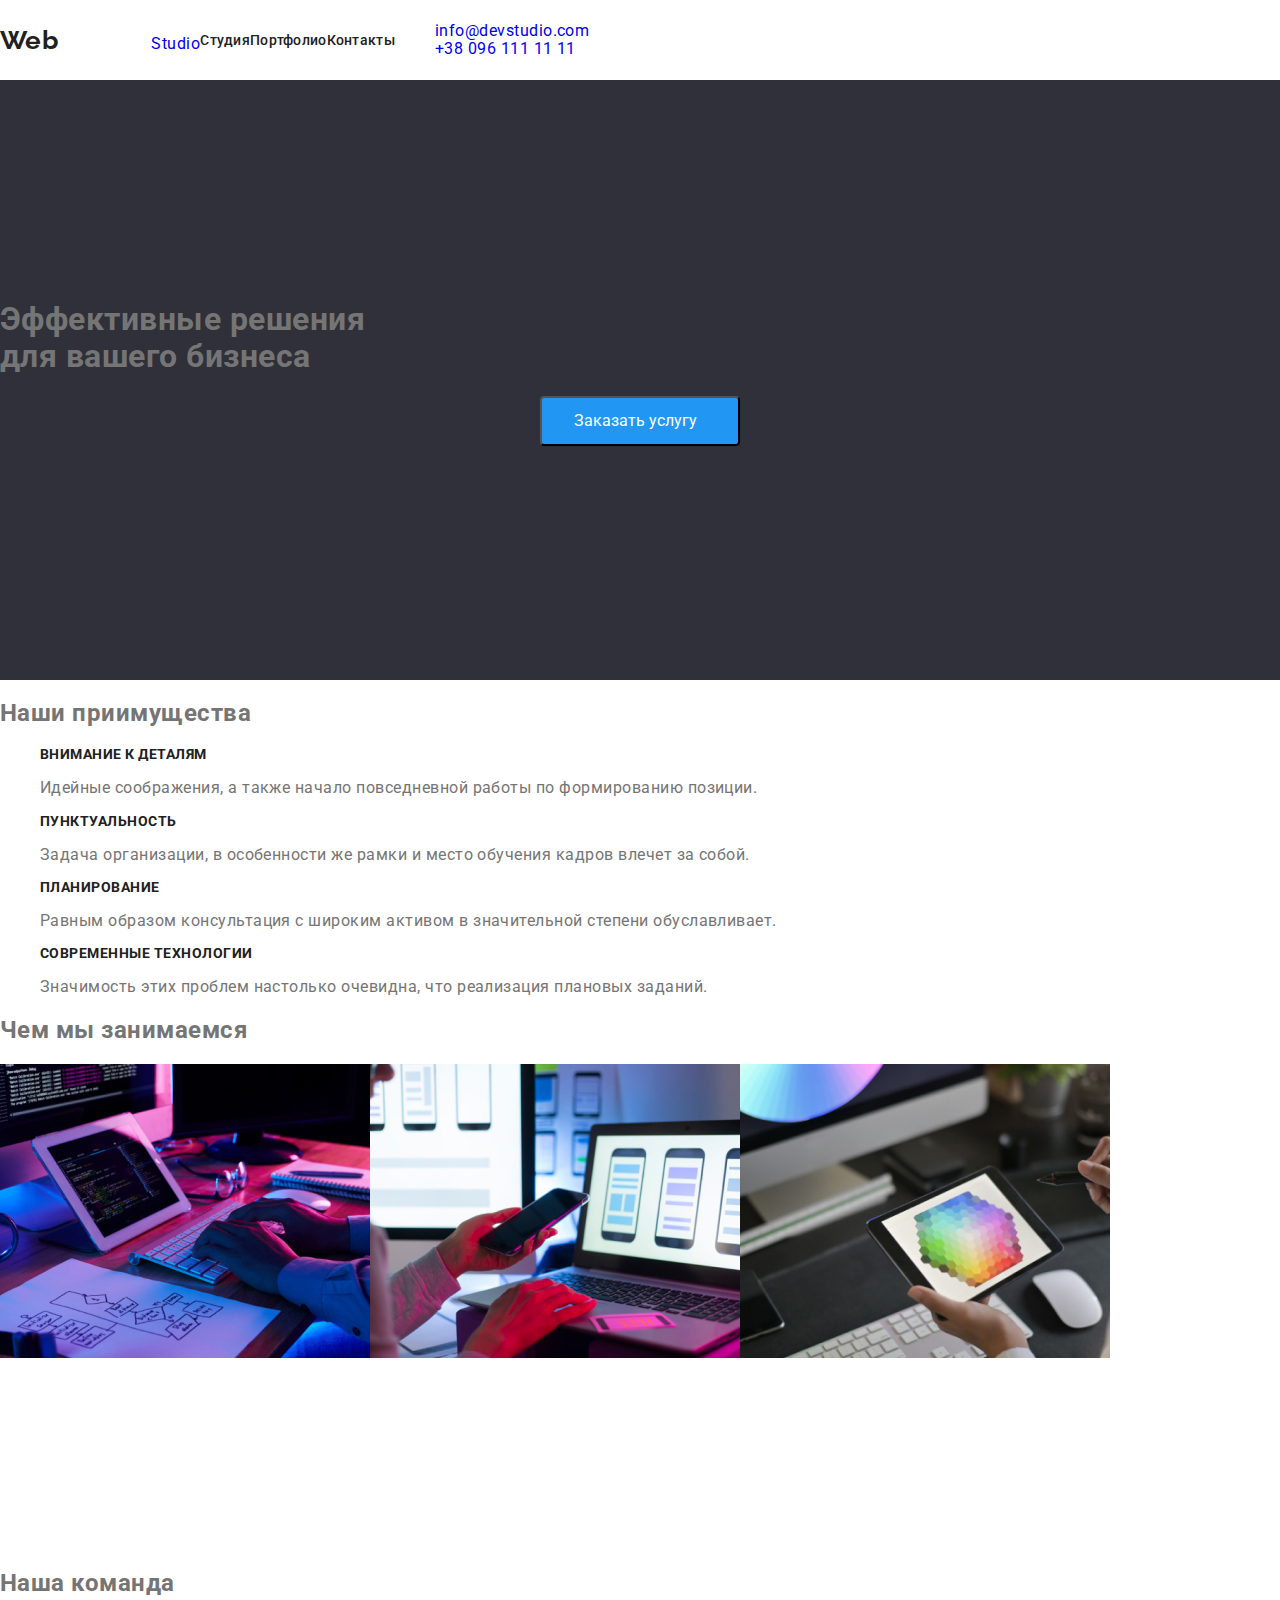
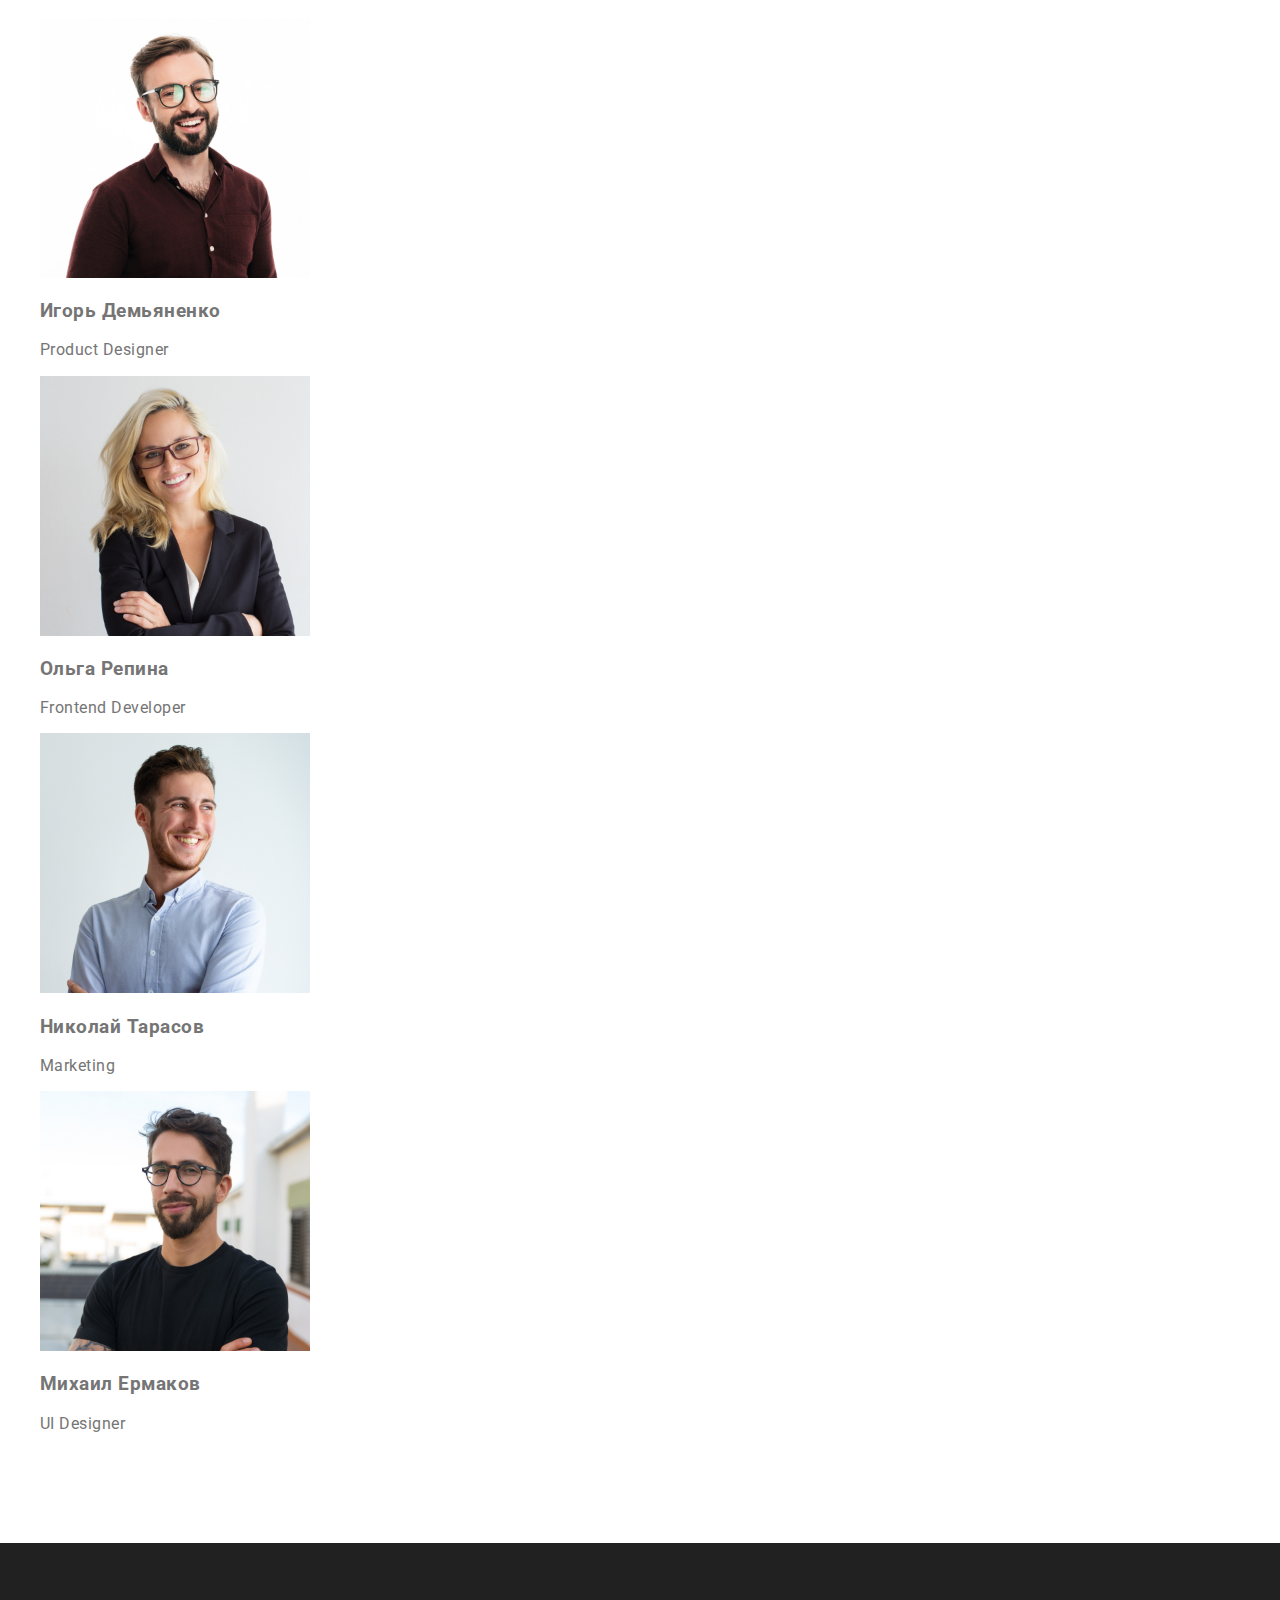
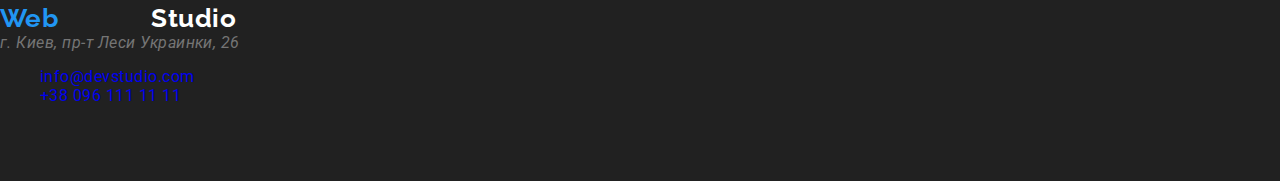
==== index232.html @ 09b1e3b8 "Create index232.html" ====
<!DOCTYPE html>
<html lang="ru">
<head>
    <meta charset="UTF-8">
    <meta name="viewport" content="width=device-width, initial-scale=1.0">
    <title>Document</title>
    <link href="https://fonts.googleapis.com/css2?family=Raleway:wght@700&family=Roboto:wght@400;500;700;900&display=swap" rel="stylesheet">
    <link rel="stylesheet" href="https://cdnjs.cloudflare.com/ajax/libs/modern-normalize/1.0.0/modern-normalize.min.css">   
    <link rel="stylesheet" href="./css/styles.css" />
</head>
<body>
    <header class="header">
        <div class="container main-nav">
            <a href="./index.html" class="header-logo" > <span class="logo">Web</span>Studio </a>
            <nav>
                <ul class=" site-nav list" >
                    <li >
                        <a href="./index.html" class="link-current" >Студия </a>
                    </li>
                    <li  >
                        <a href="./portfolio.html" class="link" >Портфолио</a>
                    </li>
                    <li><a href="" class="link" >Контакты</a>
                    </li>
                </ul>
            </nav>
            <ul class="list contacts-nav" >
                <li><a href="mailto:info@devstudio.com" class=" header-contacts" >info@devstudio.com</a></li>
                <li><a href="tel:+380961111111" class="header-contacts" >+38 096 111 11 11</a></li>
            </ul>
         
        </div>
    </header>
    <section  class="hero">
        <div class="container">
            <h1  >
                Эффективные решения<br> для вашего бизнеса
            </h1>
            <button class="button">Заказать услугу</button>
        </div>
    </section>
    <section class="advantages" >
        <div class="container">
            <h2 class="advantages-title" >Наши приимущества</h2>
            <ul class="list  advantages-main " >
                <li>
                    <h3 class="title">Внимание к деталям</h3>
                    <p  class="main-text-ptimary" >Идейные соображения, а также начало повседневной работы по формированию позиции.</p>
                </li>
                <li>
                    <h3 class="title" >Пунктуальность</h3>
                    <p class="main-text-ptimary" >Задача организации, в особенности же рамки и место обучения кадров влечет за собой.</p>
                </li>
                <li>
                    <h3 class="title" >Планирование</h3>
                    <p  class="main-text-ptimary" >Равным образом консультация с широким активом в значительной степени обуславливает.</p>
                
                </li>
                <li>
                    <h3 class="title" >Современные технологии</h3>
                    <p class="main-text-ptimary" >Значимость этих проблем настолько очевидна, что реализация плановых заданий.</p>
                </li>
            </ul>
        </div>
    </section>
    <section class="activity " >
        <div class="container">
            <h2 class="activity-title" >Чем мы занимаемся</h2>
            <ul class="list activity-main  " >
                <li>
                    <img src="./img/box-1.jpg" alt="человек за работой" width="370">
                </li>
                <li>
                    <img src="./img/box-2.jpg" alt="человек за работой" width="370">
                </li>
                <li>
                    <img src="./img/box-3.jpg" alt="человек за работой" width="370">
                </li>
            </ul>
        </div>
    </section>
    <section class="team" >
        <div class="container">
            <h2 class="team-title" >Наша команда</h2>
            <ul class="list  team-main " >
                <li>
                    <img src="./img/img1.jpg" alt="Игорь Демьяненко" width="270">
                    <h3 class="title-worker " >Игорь Демьяненко</h3>
                    <p  lang="en" class="main-text-secondary" >Product Designer</p>
                </li>
                <li>
                    <img src="./img/img2.jpg" alt="Ольга Репина" width="270">
                    <h3 class="title-worker" >Ольга Репина</h3>
                    <p lang="en" class="main-text-secondary" >Frontend Developer</p>
                </li>
                <li>
                    <img src="./img/img3.jpg" alt="Николай Тарасов" width="270"  >
                    <h3 class="title-worker" >Николай Тарасов</h3>
                    <p lang="en"  class="main-text-secondary">Marketing</p>
                </li>
                <li>
                    <img src="./img/img4.jpg" alt="Михаил Ермаков" width="270">
                    <h3 class="title-worker" >Михаил Ермаков</h3>
                    <p lang="en"  class="main-text-secondary" >UI Designer</p>
                </li>
            </ul>
        </div>
    </section>
    <footer class="footer">
        <div class="container">
            <a href="./index.html" class="footer-logo" > <span class="logo">Web</span>Studio </a>
            <address class="address" >г. Киев, пр-т Леси Украинки, 26</address>
            <ul class="list" >
                <li><a href="mailto:info@devstudio.com" class="footer-contacts" >info@devstudio.com</a></li>
                <li><a href="tel:+380961111111" class="footer-contacts" >+38 096 111 11 11</a></li>
            </ul>
        </div>
    </footer>
</body>
</html>
---- css/styles.css ----
/*   */
/* главный цвет текста #757575 */
/* цвет заголовков #212121  */
/*  акцент #2196F3 */
:root{
  --primery-text-color: #757575;
  --titlo-text-color: #212121;
  --accent-color: #2196F3;
  --background-color-dark:#2F303A;
  --background-color-light:#F5F4FA;
  --background-body-color: #ffffff;
  
}
body{color: var(--primery-text-color); 
  background-color: var(--background-body-color);
  font-family: Roboto, Sans-serif;
  letter-spacing: 0.03em;
margin: 0;
box-sizing: border-box;
box-sizing: inherit;}
  
ul{list-style: none;}
a{text-decoration: none;
cursor: pointer;}
li{list-style: none;}



.logo{
  margin-right: 93px;
  color: var(--titlo-text-color);
  font-family: Raleway, Serif;
  font-weight: bold;
  font-size: 26px;
  line-height: 1.19;}  
  .logo:hover, .logo:focus{color: var(--accent-color);}
  .logo span{color: var(--accent-color);}


  .site-nav a{color: var(--titlo-text-color);
    font-weight: 500;
    font-size: 14px;
    line-height: 1.14;
    letter-spacing: 0.02em;
  }
  .site-nav{
    display: flex;
    margin: 0;
  padding: 0;
  }
  .site-nav .item{
  display: block;
margin-right: 50px;
}

  .site-nav .item:last-child{margin-right: 0;}
  .site-nav a:hover, .site-nav a:focus{color :var(--accent-color)}
  .site-nav .link.current{color: var(--accent-color)}
  .site-nav-item{
    padding-top: 32px;
    padding-bottom: 32px;
  }


.contacts a:hover, .contacts a:focus{color: var(--accent-color);}
.contacts-list-header{
font-weight: 500;
font-size: 14px;
line-height: 1.17;
letter-spacing: 0.02em;
color: var(--primery-text-color);
}

.contacts .item+ .item{margin-left: 50px;}
.contacts-footer:focus, .contacts-footer:hover{color: var(--accent-color);}
.contacts{
  padding: 0;
  margin: 0;
  display: flex;
  margin-left: auto;}
.main-nav{display: flex;
align-items: center;
height: 80px;}



.hero{
  background-color: var(--background-color-dark);
  height: 600px;
  padding-top: 200px;
  padding-bottom: 200px;
  display: block;

}
  
.hero-title{
font-style: normal;
font-weight: 900;
font-size: 44px;
line-height: 1.36em;

text-align: center;
letter-spacing: 0.06em;
text-transform: uppercase;

color: var(--background-body-color);
margin-right: auto;
margin-left: auto;
margin-top: 0%;
margin-bottom: 0%;
padding: 0%;
display: block;
}

.hero-title-logo{
  width: 696px;
  height: 120px;
  margin-left: auto;
  margin-right: auto;
  margin-bottom: 30px;

}

.benefit{padding-top: 94px;
padding-bottom: 94px;}
.title-benefit{
  color: transparent;
font-weight: bold;
font-size: 36px;
line-height: 1.17em;
text-align: center;
margin-top: 0;
margin-bottom: 0;
position: absolute;
display: block;
height: 0;
width: 0;
overflow: hidden;
}
.benefit-main{margin: 0;
  padding: 0;
  display: flex;}
.benefit-item{margin: 0;
padding: 0;}
.benefit-item+ .benefit-item{margin-left: 30px;}
.benefit-list{
font-size: 14px;
line-height:1,71;
color: var(--primery-text-color);
margin-top: 0;
margin-bottom: 0;
}


.activity{padding-bottom: 94px;}

.activity-photo:not(:last-child){
  margin-right: 30px;
}
.title-activity{
  color: var(--titlo-text-color);
  font-weight: bold;
  font-size: 36px;
  line-height: 1.17em;
  text-align: center;
  margin-top: 0;
  margin-bottom: 50px;}
.activity-main{
margin: 0;
padding: 0;
display: flex;}


.team{padding-bottom: 94px;
padding-top: 94px;}
.title-team{
  color: var(--titlo-text-color);
  font-weight: bold;
  font-size: 36px;
  line-height: 1.17em;
  text-align: center;
  margin-top: 0;
  margin-bottom: 50px;}

.team-div{
  padding-top: 30px;
  padding-bottom: 30px;
  display: flexbox;
  justify-content: center;
  align-items: center;
  text-align: center;
}

.team-list{margin: 0;
  padding: 0;
display: flex;}
.team-person+ .team-person{margin-left: 30px;}
.team-person{
  background: var(--background-body-color);
  box-shadow: 0px 1px 3px rgba(0, 0, 0, 0.12), 0px 1px 1px rgba(0, 0, 0, 0.14), 0px 2px 1px rgba(0, 0, 0, 0.2);
border-radius: 0px 0px 4px 4px;
}
  .title-team-secondary{
  font-weight: 500;
  font-size: 16px;
  line-height: 1.19em;
  text-align: center;
  color: var(--titlo-text-color);
  margin-top: 0%;
  margin-bottom: 10px;}
  .mein-text-secondary{
    font-size: 16px;
    line-height: 1.19em;
    text-align: center;
    color: var(--primery-text-color);
    margin-top: 0;
    margin-bottom: 0;
    }



footer{background-color: var(--titlo-text-color);
padding-top: 60px;
padding-bottom: 60px;}
.footer-logo{color: var(--background-body-color);
  font-family: Raleway, Serif;
  font-weight: bold;
  font-size: 26px;
  line-height: 1,19;
  margin: 0%;

}
.footer-logo:hover, .footer-logo:focus{color: var(--accent-color);}
.footer-logo span{color: var(--accent-color);
}


.adress{ 
font-size: 14px;
line-height: 1.71;
color: var(--background-body-color);
font-family: Roboto;
font-style: normal;
margin-top: 0%;
margin-bottom: 9px;
margin-top: 20px;

}





.contacts-footer{
  font-size: 14px;
line-height: 1.71;
color: rgba(255, 255, 255, 0.6);
display: block;
}

.adress:hover, .adress:focus{color: var(--accent-color);}
.button{
  display: flex;
  width: 200px;
  height: 50px;
  align-items: center;
  text-align: center;
  color: var(--background-body-color); background-color: var(--accent-color);
padding: 10px 32px;
margin-right: auto;
margin-left: auto;
border-radius: 4px;} 
.button-portfolio{background-color: #F5F4FA; color: var(--titlo-text-color);}
.button-portfolio:hover, .button-portfolio:focus{color: var(--background-body-color); background-color: var(--accent-color);}
.auth-nav a{color: var(--primery-text-color);
  font-weight: 500;
  font-size: 14px;
  line-height: 1.14;
  letter-spacing: 0.02em}
.section-title{
  font-weight: 500;
  font-size: 16px;
  line-height: 1.17;
   text-align: center;
   color: var(--titlo-text-color);}

.title{  
font-weight: bold;
font-size: 14px;
line-height: 1.14em;
text-transform: uppercase;
color: var(--titlo-text-color);
margin-top: 0;
margin-bottom: 10px;}

.portfolio{
  padding-top: 94px;
  padding-bottom: 94px;
}

.example-secondary__div{
  padding-top: 20px;
  padding-bottom: 20px;
  padding-left: 24px;
  padding-right: 24px;
}

.example{
margin-bottom: 0;
display: flex;
justify-content: center;
align-items: center;
margin-bottom: 50px;
padding: 0%;
margin-top: 0%
}
.example>li:not(:last-child){
  margin-right: 30px;
}

.example-main+ .example-main{margin-left: 30px;}

.example-secondary{display: flex;
flex-wrap: wrap;
padding: 0%;
}
.list-clients{
font-weight: bold;
font-size: 18px;
line-height: 2;
color: var(--titlo-text-color);
margin-top: 0%;
margin-bottom: 4px;

}

.list-clients-text{
font-size: 16px;
line-height: 1.87em;
font-style: 400;
margin: 0%;

color:var(--primery-text-color)}


.footer-list{margin: 0;
padding: 0;}

.footer-list>li:not(:last-child){
  margin-bottom: 9px;
}

.conteiner{
  margin-left: auto;
  margin-right: auto;
  width:1200px;
  padding-left: 15px;
  padding-right: 15px;

}

.example-chaild:nth-child(3n){
  margin-right: 0%;
}

.example-chaild{
  margin-right: 29px;
  margin-bottom: 30px;

}
.example-chaild:nth-last-child(-n+3){
  margin-bottom: 0%;
}


.button-primary{
color: var(--titlo-text-color);
font-weight: 500;
font-size: 16px;
line-height: 1.62em;
background-color: var(--background-color-light);
text-align: center;
padding-top: 6px;
padding-bottom: 6px;
padding-left: 22px;
padding-right: 22px;
border-radius: 4px;
border: none;
}

.button-primary:hover,
.button-primary:focus{
  background:var(--accent-color);
box-shadow: 0px 3px 1px rgba(0, 0, 0, 0.1), 0px 1px 2px rgba(0, 0, 0, 0.08), 0px 2px 2px rgba(0, 0, 0, 0.12);
border-radius: 4px;
color: var(--background-body-color);
}

.site-nav-footer{
  padding: 0%;
  margin: 0%;
}

.footer__primary{

}
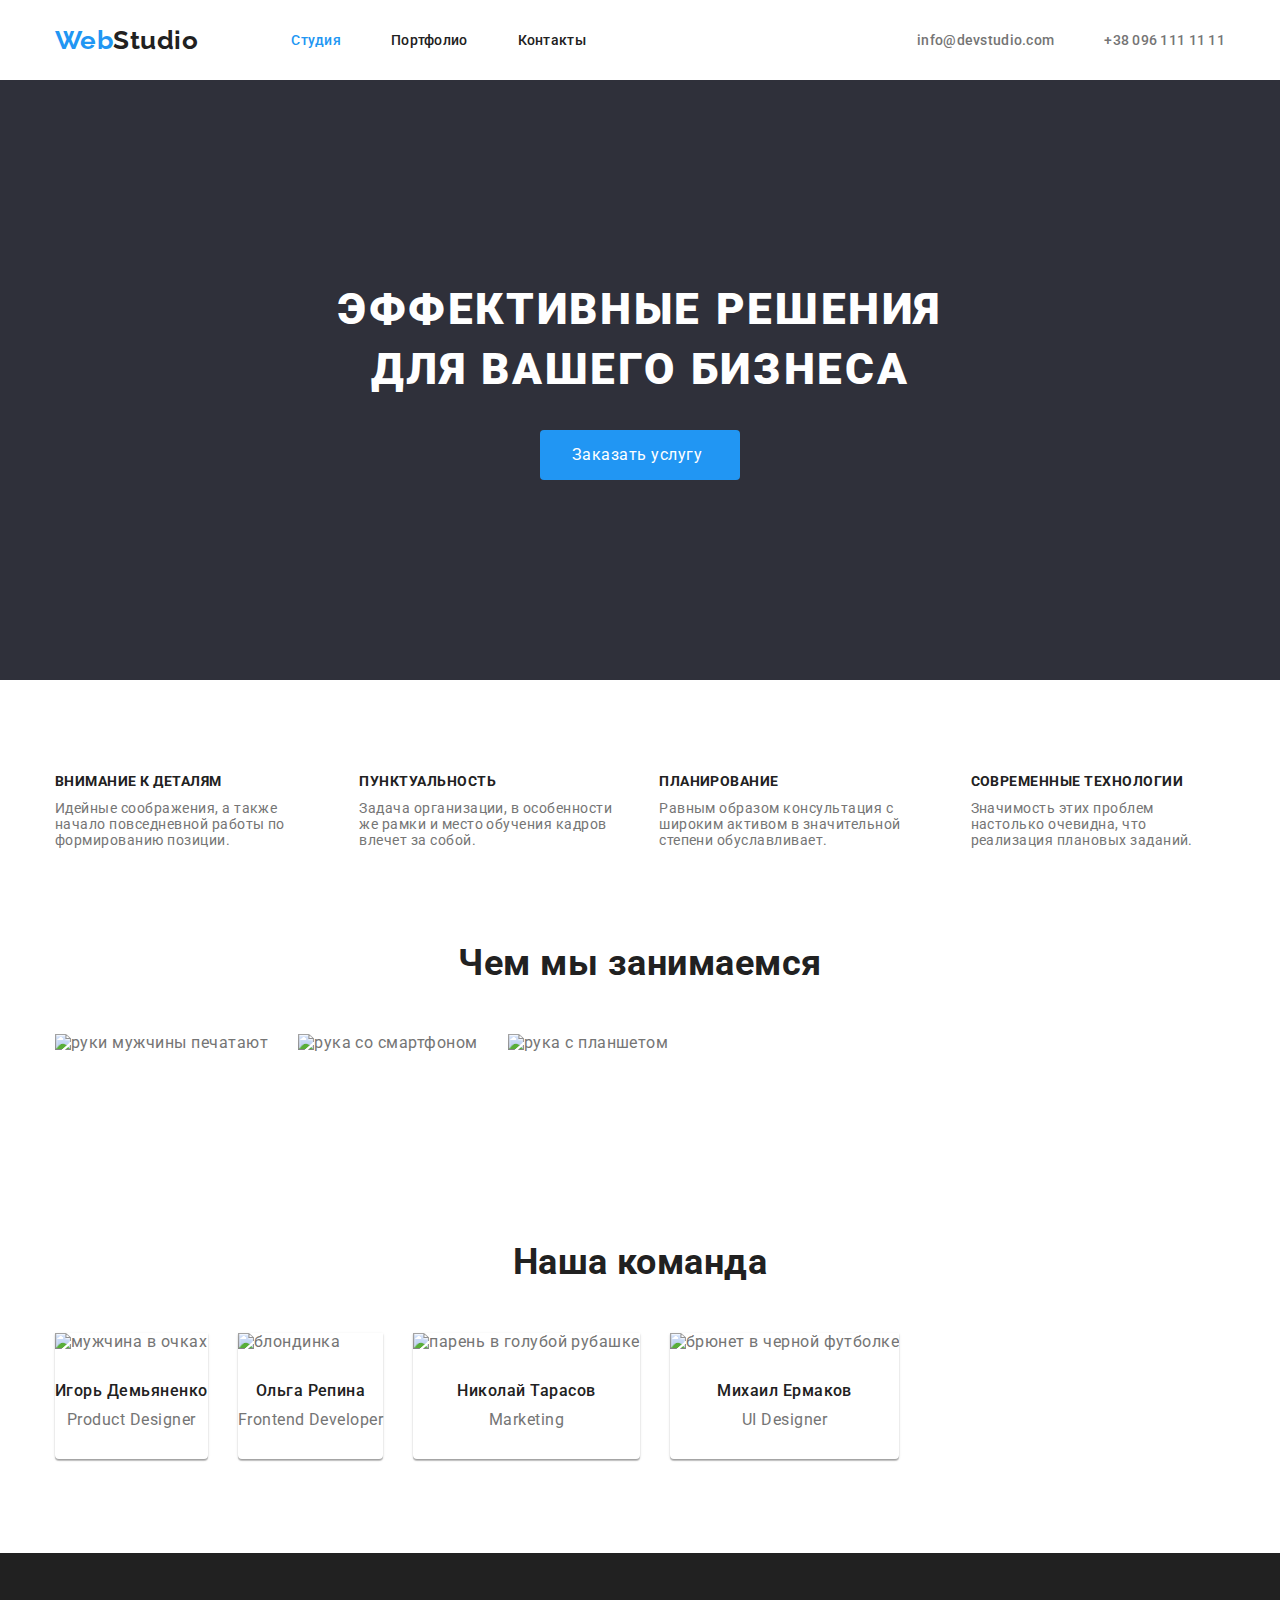
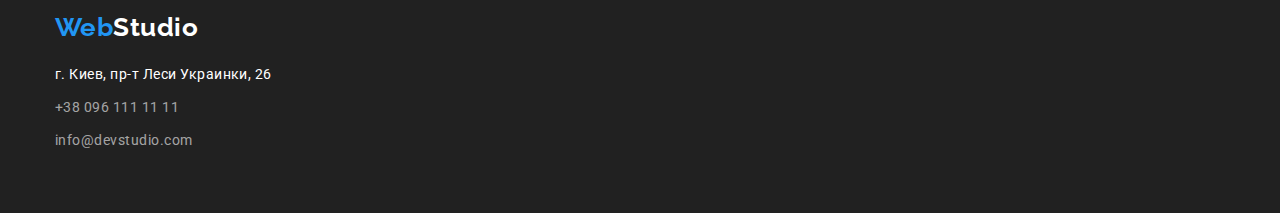
==== commit 80adbf79: "Merge branch 'main' of https://github.com/MarynaSavonenko/D--homework3 into main" ====
--- a/index232.html
+++ b/index232.html
@@ -1,120 +1,142 @@
-<!DOCTYPE html>
-<html lang="ru">
-<head>
-    <meta charset="UTF-8">
-    <meta name="viewport" content="width=device-width, initial-scale=1.0">
-    <title>Document</title>
-    <link href="https://fonts.googleapis.com/css2?family=Raleway:wght@700&family=Roboto:wght@400;500;700;900&display=swap" rel="stylesheet">
-    <link rel="stylesheet" href="https://cdnjs.cloudflare.com/ajax/libs/modern-normalize/1.0.0/modern-normalize.min.css">   
-    <link rel="stylesheet" href="./css/styles.css" />
-</head>
-<body>
-    <header class="header">
-        <div class="container main-nav">
-            <a href="./index.html" class="header-logo" > <span class="logo">Web</span>Studio </a>
-            <nav>
-                <ul class=" site-nav list" >
-                    <li >
-                        <a href="./index.html" class="link-current" >Студия </a>
-                    </li>
-                    <li  >
-                        <a href="./portfolio.html" class="link" >Портфолио</a>
-                    </li>
-                    <li><a href="" class="link" >Контакты</a>
-                    </li>
-                </ul>
-            </nav>
-            <ul class="list contacts-nav" >
-                <li><a href="mailto:info@devstudio.com" class=" header-contacts" >info@devstudio.com</a></li>
-                <li><a href="tel:+380961111111" class="header-contacts" >+38 096 111 11 11</a></li>
-            </ul>
-         
-        </div>
-    </header>
-    <section  class="hero">
-        <div class="container">
-            <h1  >
-                Эффективные решения<br> для вашего бизнеса
-            </h1>
-            <button class="button">Заказать услугу</button>
-        </div>
-    </section>
-    <section class="advantages" >
-        <div class="container">
-            <h2 class="advantages-title" >Наши приимущества</h2>
-            <ul class="list  advantages-main " >
-                <li>
-                    <h3 class="title">Внимание к деталям</h3>
-                    <p  class="main-text-ptimary" >Идейные соображения, а также начало повседневной работы по формированию позиции.</p>
-                </li>
-                <li>
-                    <h3 class="title" >Пунктуальность</h3>
-                    <p class="main-text-ptimary" >Задача организации, в особенности же рамки и место обучения кадров влечет за собой.</p>
-                </li>
-                <li>
-                    <h3 class="title" >Планирование</h3>
-                    <p  class="main-text-ptimary" >Равным образом консультация с широким активом в значительной степени обуславливает.</p>
-                
-                </li>
-                <li>
-                    <h3 class="title" >Современные технологии</h3>
-                    <p class="main-text-ptimary" >Значимость этих проблем настолько очевидна, что реализация плановых заданий.</p>
-                </li>
-            </ul>
-        </div>
-    </section>
-    <section class="activity " >
-        <div class="container">
-            <h2 class="activity-title" >Чем мы занимаемся</h2>
-            <ul class="list activity-main  " >
-                <li>
-                    <img src="./img/box-1.jpg" alt="человек за работой" width="370">
-                </li>
-                <li>
-                    <img src="./img/box-2.jpg" alt="человек за работой" width="370">
-                </li>
-                <li>
-                    <img src="./img/box-3.jpg" alt="человек за работой" width="370">
-                </li>
-            </ul>
-        </div>
-    </section>
-    <section class="team" >
-        <div class="container">
-            <h2 class="team-title" >Наша команда</h2>
-            <ul class="list  team-main " >
-                <li>
-                    <img src="./img/img1.jpg" alt="Игорь Демьяненко" width="270">
-                    <h3 class="title-worker " >Игорь Демьяненко</h3>
-                    <p  lang="en" class="main-text-secondary" >Product Designer</p>
-                </li>
-                <li>
-                    <img src="./img/img2.jpg" alt="Ольга Репина" width="270">
-                    <h3 class="title-worker" >Ольга Репина</h3>
-                    <p lang="en" class="main-text-secondary" >Frontend Developer</p>
-                </li>
-                <li>
-                    <img src="./img/img3.jpg" alt="Николай Тарасов" width="270"  >
-                    <h3 class="title-worker" >Николай Тарасов</h3>
-                    <p lang="en"  class="main-text-secondary">Marketing</p>
-                </li>
-                <li>
-                    <img src="./img/img4.jpg" alt="Михаил Ермаков" width="270">
-                    <h3 class="title-worker" >Михаил Ермаков</h3>
-                    <p lang="en"  class="main-text-secondary" >UI Designer</p>
-                </li>
-            </ul>
-        </div>
-    </section>
-    <footer class="footer">
-        <div class="container">
-            <a href="./index.html" class="footer-logo" > <span class="logo">Web</span>Studio </a>
-            <address class="address" >г. Киев, пр-т Леси Украинки, 26</address>
-            <ul class="list" >
-                <li><a href="mailto:info@devstudio.com" class="footer-contacts" >info@devstudio.com</a></li>
-                <li><a href="tel:+380961111111" class="footer-contacts" >+38 096 111 11 11</a></li>
-            </ul>
-        </div>
-    </footer>
-</body>
+<!DOCTYPE html>
+<html lang="ru">
+<head>
+    <meta charset="UTF-8">
+    <meta name="viewport" content="width=device-width, initial-scale=1.0">
+    <title>Document</title>
+    <link rel="preconnect" href="https://fonts.gstatic.com">
+<link href="https://fonts.googleapis.com/css2?family=Raleway:wght@700&family=Roboto:ital,wght@0,400;0,500;0,900;1,700&display=swap" rel="stylesheet">
+<link rel="stylesheet" href="https://cdnjs.cloudflare.com/ajax/libs/modern-normalize/1.0.0/modern-normalize.min.css">    
+<link rel="stylesheet" href="./css/styles.css">
+</head>
+<body>
+    
+  <header>
+    <div class="conteiner main-nav">
+      <a href="./index.html" class="logo"><span>Web</span>Studio</a>
+      <nav>
+      <ul class="site-nav">
+          <li class="item"> <a  class="site-nav-item link current" href="./index.html" >Студия</a></li>
+          <li class="item"> <a class="site-nav-item" href="./portfolio.html">Портфолио</a></li>
+          <li class="item"> <a class="site-nav-item" href="">Контакты</a></li>
+      </ul>
+    </nav>
+      <ul class="contacts">
+          <li class="item"> <a href="mailto:info@devstudio.com" class="contacts-list-header">info@devstudio.com</a></li>
+          <li class="item"><a href="tel:+30961111111" class="contacts-list-header">+38 096 111 11 11</a></li>
+      </ul>
+    </div>
+  </header>  
+  
+
+
+  <main>
+    
+      <section class="hero">
+        <div class="conteiner">
+          <div class="hero-title-logo" >
+            <h1 class="hero-title">Эффективные решения для вашего бизнеса
+            </h1>
+          </div>
+          <a href="" class="button">Заказать услугу</a>
+        </div>       
+      </section>
+    
+
+
+      <section class="benefit">
+        <div class="conteiner">
+          <h2 class="title-benefit">Список преимущенств</h2>
+          <ul  class="benefit-main">
+              <li class="benefit-item">
+                   <h3 class="title"> Внимание к деталям</h3>
+            <p class="benefit-list">Идейные соображения, а также начало повседневной
+                 работы по формированию позиции.</p></li>
+        <li class="benefit-item">
+            <h3 class="title">Пунктуальность</h3>
+            <p class="benefit-list">
+            Задача организации, в особенности же рамки
+                 и место обучения кадров влечет за собой.</p>
+        </li> 
+        <li class="benefit-item">
+            <h3 class="title">Планирование</h3>
+            <p class="benefit-list">
+               Равным образом консультация с широким активом
+                 в значительной степени обуславливает.</p>
+        </li>
+        <li class="benefit-item">
+            <h3 class="title">Современные технологии</h3>
+            <p class="benefit-list">
+               Значимость этих проблем настолько очевидна, 
+                что реализация плановых заданий.</p>
+        </li>
+        </ul>
+    </div>        
+      </section>
+      
+      <section class="activity">
+        <div class="conteiner">
+          <h2 class="title-activity">Чем мы занимаемся</h2>
+          <ul class="activity-main">
+              <li class="activity-photo"><img src="./images/photo1.jpg" alt="руки мужчины печатают" width="370"></li>
+              <li class="activity-photo"> <img src="./images/photo2.jpg" alt="рука со смартфоном" width="370"></li>
+              <li class="activity-photo"><img src="./images/photo3.jpg" alt="рука с планшетом" width="370"></li>
+
+          </ul>
+        </div>
+      </section>
+    
+
+
+      <section class="team">
+        <div class="conteiner">
+          <h2 class="title-team">Наша команда </h2>
+          <ul class="team-list">
+              <li class="team-person">                  
+                  <img src="./images/man1.jpg" alt="мужчина в очках" width="270">
+                  <div class="team-div">
+                    <h3 class="title-team-secondary">Игорь Демьяненко</h3>
+                    <p class="mein-text-secondary">Product Designer</p>
+                  </div>
+              </li>
+              <li class="team-person">
+                  <img src="./images/man2.jpg" alt="блондинка" width="270">
+                  <div class="team-div">
+                    <h3 class="title-team-secondary">Ольга Репина</h3>
+                    <p  class="mein-text-secondary" >Frontend Developer</p>
+                  </div>
+                </li>
+                <li class="team-person">
+                    <img src="./images/man3.jpg" alt="парень в голубой рубашке" width="270">
+                    <div class="team-div">
+                        <h3 class="title-team-secondary">Николай Тарасов</h3>
+                    <p class="mein-text-secondary" >Marketing</p>
+                    </div>
+                </li>
+                <li class="team-person">
+                    <img src="./images/man4.jpg" alt="брюнет в черной футболке" width="270">
+                    <div class="team-div">
+                        <h3 class="title-team-secondary">Михаил Ермаков</h3>
+                    <p class="mein-text-secondary" >UI Designer</p>
+                    </div>
+                </li>
+          </ul>
+        </div>
+      </section>
+    
+  </main>
+  <footer class="footer">
+      <div class="conteiner">
+    <div class="footer__primary">
+      <a href="/" class="footer-logo"><span>Web</span>Studio</a>
+    <address class="adress">г. Киев, пр-т Леси Украинки, 26
+    </address>
+    <ul class="footer-list">        
+        <li  ><a href="tel:+30961111111"  class="contacts-footer"  >+38 096 111 11 11</a></li>
+        <li  > <a href="mailto:info@devstudio.com"  class="contacts-footer" >info@devstudio.com</a></li>
+    </ul>
+    </div>
+</div>
+  </footer>
+</body>
 </html>